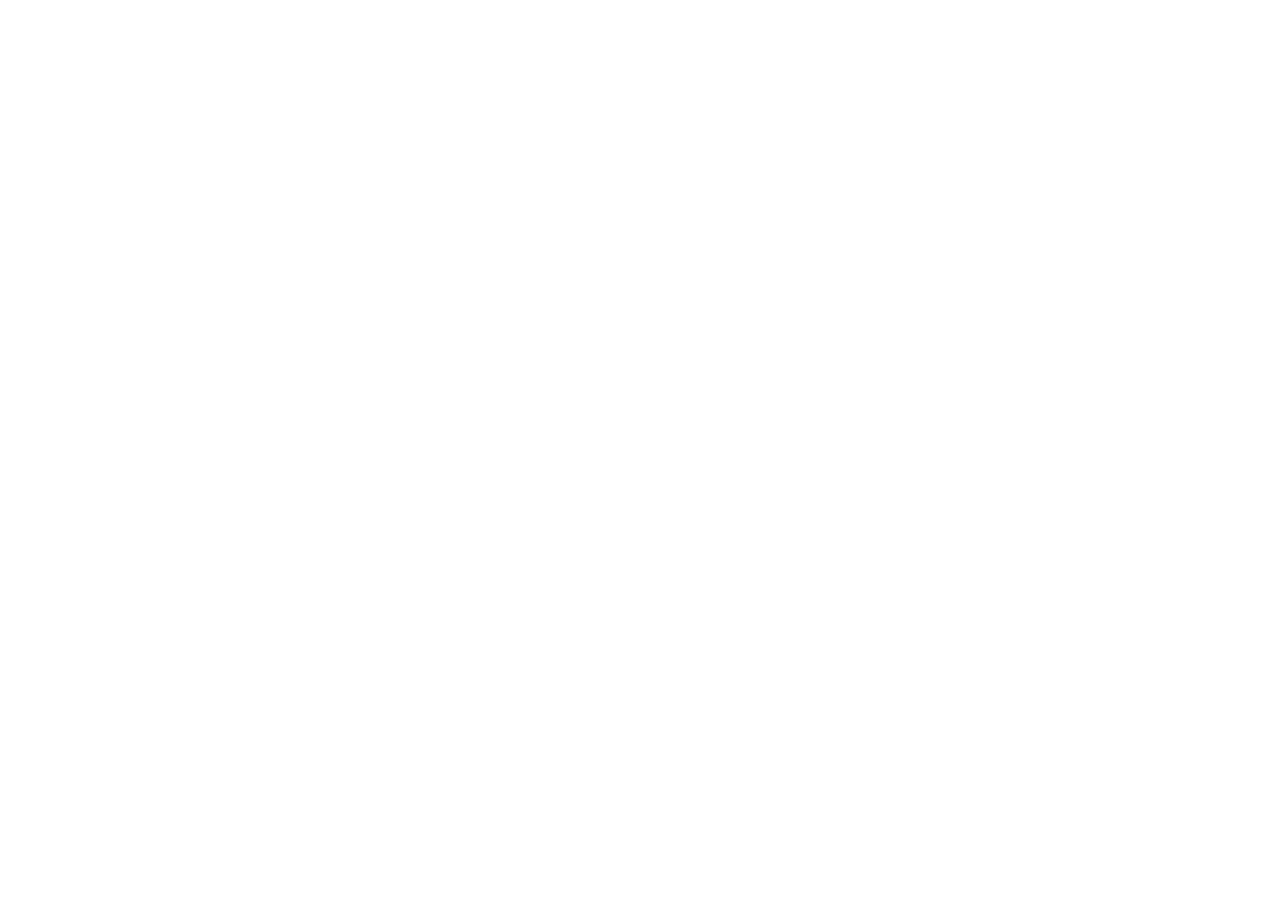
==== test/index.html @ c7d92f42 "Add files via upload" ====
<!DOCTYPE html>
<html lang="en">
  <head>
    <meta charset="utf-8" />
    <link rel="icon" href="/favicon.ico" />
    <meta name="viewport" content="width=device-width,initial-scale=1" />
    <meta name="theme-color" content="#57ac57" />
    <meta
      name="description"
      content="Guess the hidden past or present footballer in 6 tries in this football wordle game. A new player is available each day."
    />
    <link rel="apple-touch-icon" href="/icon.png" />
    <meta property="og:url" content="https://www.footbl6.com" />
    <meta property="og:type" content="website" />
    <meta property="og:title" content="Footbl 6 - Daily football wordle game" />
    <meta
      property="og:image"
      content="https://www.footbl6.com/social-icon.png?v=1"
    />
    <meta
      property="og:description"
      content="Guess the hidden past or present footballer in 6 tries in this football wordle game. A new player is available each day."
    />
    <link rel="manifest" href="/manifest.json" />
    <title>Footbl 6 - Daily football wordle game</title>
    <script>
      !(function (e, t, a, n, g) {
        ;(e[n] = e[n] || []),
          e[n].push({ 'gtm.start': new Date().getTime(), event: 'gtm.js' })
        var m = t.getElementsByTagName(a)[0],
          r = t.createElement(a)
        ;(r.async = !0),
          (r.src = 'https://www.googletagmanager.com/gtm.js?id=GTM-TXVWQH2'),
          m.parentNode.insertBefore(r, m)
      })(window, document, 'script', 'dataLayer')
    </script>
    <script
      async
      src="https://www.googletagmanager.com/gtag/js?id=G-PE86JV92P3"
    ></script>
    <script>
      function gtag() {
        dataLayer.push(arguments)
      }
      ;(window.dataLayer = window.dataLayer || []),
        gtag('js', new Date()),
        gtag('config', 'G-PE86JV92P3')
    </script>
    <script defer="defer" src="/test/static/js/main.e14d6ae2.js"></script>
    <link href="/test/static/css/main.d137b1be.css" rel="stylesheet" />
  </head>
  <body>
    <noscript
      >%REACT_APP_TITLE% is a football wordle style guessing game. Please enable
      javascript to play.</noscript
    >
    <div id="root"></div>
  </body>
</html>
---- test/static/css/main.d137b1be.css ----
/*
! tailwindcss v3.0.12 | MIT License | https://tailwindcss.com
*/*,:after,:before{border:0 solid #e5e7eb;box-sizing:border-box}:after,:before{--tw-content:""}html{-webkit-text-size-adjust:100%;font-family:ui-sans-serif,system-ui,-apple-system,BlinkMacSystemFont,Segoe UI,Roboto,Helvetica Neue,Arial,Noto Sans,sans-serif,Apple Color Emoji,Segoe UI Emoji,Segoe UI Symbol,Noto Color Emoji;line-height:1.5;tab-size:4}body{line-height:inherit;margin:0}hr{border-top-width:1px;color:inherit;height:0}abbr:where([title]){-webkit-text-decoration:underline dotted;text-decoration:underline dotted}h1,h2,h3,h4,h5,h6{font-size:inherit;font-weight:inherit}a{color:inherit;text-decoration:inherit}b,strong{font-weight:bolder}code,kbd,pre,samp{font-family:ui-monospace,SFMono-Regular,Menlo,Monaco,Consolas,Liberation Mono,Courier New,monospace;font-size:1em}small{font-size:80%}sub,sup{font-size:75%;line-height:0;position:relative;vertical-align:baseline}sub{bottom:-.25em}sup{top:-.5em}table{border-collapse:collapse;border-color:inherit;text-indent:0}button,input,optgroup,select,textarea{color:inherit;font-family:inherit;font-size:100%;line-height:inherit;margin:0;padding:0}button,select{text-transform:none}[type=button],[type=reset],[type=submit],button{-webkit-appearance:button;background-color:transparent;background-image:none}:-moz-focusring{outline:auto}:-moz-ui-invalid{box-shadow:none}progress{vertical-align:baseline}::-webkit-inner-spin-button,::-webkit-outer-spin-button{height:auto}[type=search]{-webkit-appearance:textfield;outline-offset:-2px}::-webkit-search-decoration{-webkit-appearance:none}::-webkit-file-upload-button{-webkit-appearance:button;font:inherit}summary{display:list-item}blockquote,dd,dl,figure,h1,h2,h3,h4,h5,h6,hr,p,pre{margin:0}fieldset{margin:0}fieldset,legend{padding:0}menu,ol,ul{list-style:none;margin:0;padding:0}textarea{resize:vertical}input::-webkit-input-placeholder,textarea::-webkit-input-placeholder{color:#9ca3af;opacity:1}input:-ms-input-placeholder,textarea:-ms-input-placeholder{color:#9ca3af;opacity:1}input::placeholder,textarea::placeholder{color:#9ca3af;opacity:1}[role=button],button{cursor:pointer}:disabled{cursor:default}audio,canvas,embed,iframe,img,object,svg,video{display:block;vertical-align:middle}img,video{height:auto;max-width:100%}[hidden]{display:none}*,:after,:before{--tw-translate-x:0;--tw-translate-y:0;--tw-rotate:0;--tw-skew-x:0;--tw-skew-y:0;--tw-scale-x:1;--tw-scale-y:1;--tw-pan-x: ;--tw-pan-y: ;--tw-pinch-zoom: ;--tw-scroll-snap-strictness:proximity;--tw-ordinal: ;--tw-slashed-zero: ;--tw-numeric-figure: ;--tw-numeric-spacing: ;--tw-numeric-fraction: ;--tw-ring-inset: ;--tw-ring-offset-width:0px;--tw-ring-offset-color:#fff;--tw-ring-color:rgba(59,130,246,.5);--tw-ring-offset-shadow:0 0 #0000;--tw-ring-shadow:0 0 #0000;--tw-shadow:0 0 #0000;--tw-shadow-colored:0 0 #0000;--tw-blur: ;--tw-brightness: ;--tw-contrast: ;--tw-grayscale: ;--tw-hue-rotate: ;--tw-invert: ;--tw-saturate: ;--tw-sepia: ;--tw-drop-shadow: ;--tw-backdrop-blur: ;--tw-backdrop-brightness: ;--tw-backdrop-contrast: ;--tw-backdrop-grayscale: ;--tw-backdrop-hue-rotate: ;--tw-backdrop-invert: ;--tw-backdrop-opacity: ;--tw-backdrop-saturate: ;--tw-backdrop-sepia: }.pointer-events-auto{pointer-events:auto}.fixed{position:fixed}.absolute{position:absolute}.relative{position:relative}.inset-0{bottom:0;left:0;right:0;top:0}.top-0{top:0}.left-0{left:0}.top-2{top:.5rem}.left-1\/2{left:50%}.right-4{right:1rem}.top-4{top:1rem}.z-20{z-index:20}.z-10{z-index:10}.m-2{margin:.5rem}.m-1{margin:.25rem}.mx-auto{margin-left:auto;margin-right:auto}.my-4{margin-bottom:1rem;margin-top:1rem}.mx-0\.5{margin-left:.125rem;margin-right:.125rem}.mx-0{margin-left:0;margin-right:0}.my-2{margin-bottom:.5rem;margin-top:.5rem}.mr-2{margin-right:.5rem}.ml-2{margin-left:.5rem}.mb-3{margin-bottom:.75rem}.mt-9{margin-top:2.25rem}.mb-1{margin-bottom:.25rem}.ml-2\.5{margin-left:.625rem}.mr-3{margin-right:.75rem}.mb-4{margin-bottom:1rem}.mt-4{margin-top:1rem}.mt-5{margin-top:1.25rem}.mt-2{margin-top:.5rem}.mt-6{margin-top:1.5rem}.block{display:block}.inline-block{display:inline-block}.flex{display:flex}.table{display:table}.contents{display:contents}.hidden{display:none}.h-screen{height:100vh}.h-6{height:1.5rem}.h-12{height:3rem}.h-8{height:2rem}.min-h-screen{min-height:100vh}.w-full{width:100%}.w-80{width:20rem}.w-6{width:1.5rem}.w-12{width:3rem}.w-14{width:3.5rem}.w-2{width:.5rem}.w-1\/4{width:25%}.max-w-7xl{max-width:80rem}.max-w-sm{max-width:24rem}.grow{flex-grow:1}.-translate-x-1\/2{--tw-translate-x:-50%}.-translate-x-1\/2,.translate-y-4{-webkit-transform:translate(var(--tw-translate-x),var(--tw-translate-y)) rotate(var(--tw-rotate)) skewX(var(--tw-skew-x)) skewY(var(--tw-skew-y)) scaleX(var(--tw-scale-x)) scaleY(var(--tw-scale-y));transform:translate(var(--tw-translate-x),var(--tw-translate-y)) rotate(var(--tw-rotate)) skewX(var(--tw-skew-x)) skewY(var(--tw-skew-y)) scaleX(var(--tw-scale-x)) scaleY(var(--tw-scale-y))}.translate-y-4{--tw-translate-y:1rem}.translate-y-0{--tw-translate-y:0px}.translate-x-6,.translate-y-0{-webkit-transform:translate(var(--tw-translate-x),var(--tw-translate-y)) rotate(var(--tw-rotate)) skewX(var(--tw-skew-x)) skewY(var(--tw-skew-y)) scaleX(var(--tw-scale-x)) scaleY(var(--tw-scale-y));transform:translate(var(--tw-translate-x),var(--tw-translate-y)) rotate(var(--tw-rotate)) skewX(var(--tw-skew-x)) skewY(var(--tw-skew-y)) scaleX(var(--tw-scale-x)) scaleY(var(--tw-scale-y))}.translate-x-6{--tw-translate-x:1.5rem}.transform{-webkit-transform:translate(var(--tw-translate-x),var(--tw-translate-y)) rotate(var(--tw-rotate)) skewX(var(--tw-skew-x)) skewY(var(--tw-skew-y)) scaleX(var(--tw-scale-x)) scaleY(var(--tw-scale-y));transform:translate(var(--tw-translate-x),var(--tw-translate-y)) rotate(var(--tw-rotate)) skewX(var(--tw-skew-x)) skewY(var(--tw-skew-y)) scaleX(var(--tw-scale-x)) scaleY(var(--tw-scale-y))}@-webkit-keyframes pulse{50%{opacity:.5}}@keyframes pulse{50%{opacity:.5}}.animate-pulse{-webkit-animation:pulse 2s cubic-bezier(.4,0,.6,1) infinite;animation:pulse 2s cubic-bezier(.4,0,.6,1) infinite}.cursor-pointer{cursor:pointer}.select-none{-webkit-user-select:none;-ms-user-select:none;user-select:none}.columns-2{-webkit-columns:2;column-count:2}.columns-1{-webkit-columns:1;column-count:1}.grid-cols-2{grid-template-columns:repeat(2,minmax(0,1fr))}.items-center{align-items:center}.justify-center{justify-content:center}.justify-between{justify-content:space-between}.gap-4{gap:1rem}.gap-8{gap:2rem}.overflow-hidden{overflow:hidden}.overflow-y-auto{overflow-y:auto}.rounded-md{border-radius:.375rem}.rounded-lg{border-radius:.5rem}.rounded-full{border-radius:9999px}.rounded{border-radius:.25rem}.rounded-l-full{border-bottom-left-radius:9999px;border-top-left-radius:9999px}.border{border-width:1px}.border-2{border-width:2px}.border-solid{border-style:solid}.border-white{--tw-border-opacity:1;border-color:rgb(255 255 255/var(--tw-border-opacity))}.border-transparent{border-color:transparent}.border-slate-200{--tw-border-opacity:1;border-color:rgb(226 232 240/var(--tw-border-opacity))}.border-black{--tw-border-opacity:1;border-color:rgb(0 0 0/var(--tw-border-opacity))}.border-slate-400{--tw-border-opacity:1;border-color:rgb(148 163 184/var(--tw-border-opacity))}.border-orange-500{--tw-border-opacity:1;border-color:rgb(249 115 22/var(--tw-border-opacity))}.border-cyan-500{--tw-border-opacity:1;border-color:rgb(6 182 212/var(--tw-border-opacity))}.border-green-500{--tw-border-opacity:1;border-color:rgb(34 197 94/var(--tw-border-opacity))}.border-yellow-500{--tw-border-opacity:1;border-color:rgb(234 179 8/var(--tw-border-opacity))}.bg-\[\#ceff27\]{--tw-bg-opacity:1;background-color:rgb(206 255 39/var(--tw-bg-opacity))}.bg-rose-500{--tw-bg-opacity:1;background-color:rgb(244 63 94/var(--tw-bg-opacity))}.bg-blue-500{--tw-bg-opacity:1;background-color:rgb(59 130 246/var(--tw-bg-opacity))}.bg-white{--tw-bg-opacity:1;background-color:rgb(255 255 255/var(--tw-bg-opacity))}.bg-slate-400{--tw-bg-opacity:1;background-color:rgb(148 163 184/var(--tw-bg-opacity))}.bg-orange-500{--tw-bg-opacity:1;background-color:rgb(249 115 22/var(--tw-bg-opacity))}.bg-cyan-500{--tw-bg-opacity:1;background-color:rgb(6 182 212/var(--tw-bg-opacity))}.bg-green-500{--tw-bg-opacity:1;background-color:rgb(34 197 94/var(--tw-bg-opacity))}.bg-yellow-500{--tw-bg-opacity:1;background-color:rgb(234 179 8/var(--tw-bg-opacity))}.bg-slate-200{--tw-bg-opacity:1;background-color:rgb(226 232 240/var(--tw-bg-opacity))}.bg-gray-500{--tw-bg-opacity:1;background-color:rgb(107 114 128/var(--tw-bg-opacity))}.bg-gray-300{--tw-bg-opacity:1;background-color:rgb(209 213 219/var(--tw-bg-opacity))}.bg-green-400{--tw-bg-opacity:1;background-color:rgb(74 222 128/var(--tw-bg-opacity))}.bg-indigo-600{--tw-bg-opacity:1;background-color:rgb(79 70 229/var(--tw-bg-opacity))}.bg-blue-600{--tw-bg-opacity:1;background-color:rgb(37 99 235/var(--tw-bg-opacity))}.bg-opacity-75{--tw-bg-opacity:0.75}.p-4{padding:1rem}.p-1{padding:.25rem}.p-0\.5{padding:.125rem}.p-0{padding:0}.py-6{padding-bottom:1.5rem;padding-top:1.5rem}.px-4{padding-left:1rem;padding-right:1rem}.py-2{padding-bottom:.5rem;padding-top:.5rem}.px-5{padding-left:1.25rem;padding-right:1.25rem}.py-3{padding-bottom:.75rem;padding-top:.75rem}.py-10{padding-bottom:2.5rem;padding-top:2.5rem}.pt-4{padding-top:1rem}.pt-2{padding-top:.5rem}.pb-8{padding-bottom:2rem}.pb-6{padding-bottom:1.5rem}.pt-5{padding-top:1.25rem}.pb-4{padding-bottom:1rem}.text-left{text-align:left}.text-center{text-align:center}.align-bottom{vertical-align:bottom}.text-lg{font-size:1.125rem;line-height:1.75rem}.text-2xl{font-size:1.5rem;line-height:2rem}.text-xl{font-size:1.25rem;line-height:1.75rem}.text-sm{font-size:.875rem;line-height:1.25rem}.text-4xl{font-size:2.25rem;line-height:2.5rem}.text-xs{font-size:.75rem;line-height:1rem}.text-base{font-size:1rem;line-height:1.5rem}.text-3xl{font-size:1.875rem;line-height:2.25rem}.font-extrabold{font-weight:800}.font-bold{font-weight:700}.font-light{font-weight:300}.font-medium{font-weight:500}.uppercase{text-transform:uppercase}.italic{font-style:italic}.leading-6{line-height:1.5rem}.text-white{--tw-text-opacity:1;color:rgb(255 255 255/var(--tw-text-opacity))}.text-\[\#1e0d30\]{--tw-text-opacity:1;color:rgb(30 13 48/var(--tw-text-opacity))}.text-gray-500{--tw-text-opacity:1;color:rgb(107 114 128/var(--tw-text-opacity))}.text-gray-900{--tw-text-opacity:1;color:rgb(17 24 39/var(--tw-text-opacity))}.text-blue-100{--tw-text-opacity:1;color:rgb(219 234 254/var(--tw-text-opacity))}.underline{-webkit-text-decoration-line:underline;text-decoration-line:underline}.opacity-0{opacity:0}.opacity-100{opacity:1}.shadow-sm{--tw-shadow:0 1px 2px 0 rgba(0,0,0,.05);--tw-shadow-colored:0 1px 2px 0 var(--tw-shadow-color)}.shadow-lg,.shadow-sm{box-shadow:0 0 #0000,0 0 #0000,var(--tw-shadow);box-shadow:var(--tw-ring-offset-shadow,0 0 #0000),var(--tw-ring-shadow,0 0 #0000),var(--tw-shadow)}.shadow-lg{--tw-shadow:0 10px 15px -3px rgba(0,0,0,.1),0 4px 6px -4px rgba(0,0,0,.1);--tw-shadow-colored:0 10px 15px -3px var(--tw-shadow-color),0 4px 6px -4px var(--tw-shadow-color)}.shadow-xl{--tw-shadow:0 20px 25px -5px rgba(0,0,0,.1),0 8px 10px -6px rgba(0,0,0,.1);--tw-shadow-colored:0 20px 25px -5px var(--tw-shadow-color),0 8px 10px -6px var(--tw-shadow-color)}.shadow-md,.shadow-xl{box-shadow:0 0 #0000,0 0 #0000,var(--tw-shadow);box-shadow:var(--tw-ring-offset-shadow,0 0 #0000),var(--tw-ring-shadow,0 0 #0000),var(--tw-shadow)}.shadow-md{--tw-shadow:0 4px 6px -1px rgba(0,0,0,.1),0 2px 4px -2px rgba(0,0,0,.1);--tw-shadow-colored:0 4px 6px -1px var(--tw-shadow-color),0 2px 4px -2px var(--tw-shadow-color)}.ring-1{--tw-ring-offset-shadow:var(--tw-ring-inset) 0 0 0 var(--tw-ring-offset-width) var(--tw-ring-offset-color);--tw-ring-shadow:var(--tw-ring-inset) 0 0 0 calc(1px + var(--tw-ring-offset-width)) var(--tw-ring-color);box-shadow:var(--tw-ring-offset-shadow),var(--tw-ring-shadow),0 0 #0000;box-shadow:var(--tw-ring-offset-shadow),var(--tw-ring-shadow),var(--tw-shadow,0 0 #0000)}.ring-black{--tw-ring-opacity:1;--tw-ring-color:rgb(0 0 0/var(--tw-ring-opacity))}.ring-opacity-5{--tw-ring-opacity:0.05}.blur{--tw-blur:blur(8px)}.blur,.sepia{-webkit-filter:var(--tw-blur) var(--tw-brightness) var(--tw-contrast) var(--tw-grayscale) var(--tw-hue-rotate) var(--tw-invert) var(--tw-saturate) var(--tw-sepia) var(--tw-drop-shadow);filter:var(--tw-blur) var(--tw-brightness) var(--tw-contrast) var(--tw-grayscale) var(--tw-hue-rotate) var(--tw-invert) var(--tw-saturate) var(--tw-sepia) var(--tw-drop-shadow)}.sepia{--tw-sepia:sepia(100%)}.transition{transition-duration:.15s;transition-property:color,background-color,border-color,fill,stroke,opacity,box-shadow,-webkit-text-decoration-color,-webkit-transform,-webkit-filter,-webkit-backdrop-filter;transition-property:color,background-color,border-color,text-decoration-color,fill,stroke,opacity,box-shadow,transform,filter,backdrop-filter;transition-property:color,background-color,border-color,text-decoration-color,fill,stroke,opacity,box-shadow,transform,filter,backdrop-filter,-webkit-text-decoration-color,-webkit-transform,-webkit-filter,-webkit-backdrop-filter;transition-timing-function:cubic-bezier(.4,0,.2,1)}.transition-opacity{transition-duration:.15s;transition-property:opacity;transition-timing-function:cubic-bezier(.4,0,.2,1)}.transition-all{transition-duration:.15s;transition-property:all;transition-timing-function:cubic-bezier(.4,0,.2,1)}.duration-300{transition-duration:.3s}.duration-100{transition-duration:.1s}.duration-200{transition-duration:.2s}.ease-out{transition-timing-function:cubic-bezier(0,0,.2,1)}.ease-in{transition-timing-function:cubic-bezier(.4,0,1,1)}.ease-in-out{transition-timing-function:cubic-bezier(.4,0,.2,1)}:root{--animation-speed:1000ms;--animation-speed-fast:250ms;--default-cell-bg-color:#fff;--default-cell-border-color:#000;--default-cell-text-color:#000;--absent-cell-bg-color:#94a3b8;--correct-cell-bg-color:#4ade80;--present-cell-bg-color:#facc15}.dark{--default-cell-bg-color:#0f172a;--default-cell-border-color:#fff;--default-cell-text-color:#fff;--absent-cell-bg-color:#334155}.high-contrast{--correct-cell-bg-color:#fb923c;--present-cell-bg-color:#22d3ee}.cell-fill-animation{-webkit-animation:onTypeCell linear;animation:onTypeCell linear}.cell-fill-animation,.cell-reveal{-webkit-animation-duration:.35s;animation-duration:.35s}.cell-reveal{-webkit-animation-fill-mode:backwards;animation-fill-mode:backwards;-webkit-animation-timing-function:linear;animation-timing-function:linear}.cell-reveal.absent{-webkit-animation-name:revealAbsentCharCell;animation-name:revealAbsentCharCell}.cell-reveal.correct{-webkit-animation-name:revealCorrectCharCell;animation-name:revealCorrectCharCell}.cell-reveal.present{-webkit-animation-name:revealPresentCharCell;animation-name:revealPresentCharCell}.cell-reveal>.letter-container{-webkit-animation:offsetLetterFlip .35s linear;animation:offsetLetterFlip .35s linear;-webkit-animation-fill-mode:backwards;animation-fill-mode:backwards}svg:hover{-webkit-transform:scale(1.2);transform:scale(1.2);transition-duration:.25s;transition-duration:var(--animation-speed-fast)}.jiggle{-webkit-animation:jiggle linear;animation:jiggle linear;-webkit-animation-duration:.25s;animation-duration:.25s;-webkit-animation-duration:var(--animation-speed-fast);animation-duration:var(--animation-speed-fast)}@-webkit-keyframes revealAbsentCharCell{0%{background-color:#fff;background-color:var(--default-cell-bg-color);border-color:#000;border-color:var(--default-cell-border-color);color:#000;color:var(--default-cell-text-color);-webkit-transform:rotateX(0deg);transform:rotateX(0deg)}to{background-color:#94a3b8;background-color:var(--absent-cell-bg-color);border-color:#94a3b8;border-color:var(--absent-cell-bg-color);-webkit-transform:rotateX(180deg);transform:rotateX(180deg)}}@keyframes revealAbsentCharCell{0%{background-color:#fff;background-color:var(--default-cell-bg-color);border-color:#000;border-color:var(--default-cell-border-color);color:#000;color:var(--default-cell-text-color);-webkit-transform:rotateX(0deg);transform:rotateX(0deg)}to{background-color:#94a3b8;background-color:var(--absent-cell-bg-color);border-color:#94a3b8;border-color:var(--absent-cell-bg-color);-webkit-transform:rotateX(180deg);transform:rotateX(180deg)}}@-webkit-keyframes revealCorrectCharCell{0%{background-color:#fff;background-color:var(--default-cell-bg-color);border-color:#000;border-color:var(--default-cell-border-color);color:#000;color:var(--default-cell-text-color);-webkit-transform:rotateX(0deg);transform:rotateX(0deg)}to{background-color:#4ade80;background-color:var(--correct-cell-bg-color);border-color:#4ade80;border-color:var(--correct-cell-bg-color);-webkit-transform:rotateX(180deg);transform:rotateX(180deg)}}@keyframes revealCorrectCharCell{0%{background-color:#fff;background-color:var(--default-cell-bg-color);border-color:#000;border-color:var(--default-cell-border-color);color:#000;color:var(--default-cell-text-color);-webkit-transform:rotateX(0deg);transform:rotateX(0deg)}to{background-color:#4ade80;background-color:var(--correct-cell-bg-color);border-color:#4ade80;border-color:var(--correct-cell-bg-color);-webkit-transform:rotateX(180deg);transform:rotateX(180deg)}}@-webkit-keyframes revealPresentCharCell{0%{background-color:#fff;background-color:var(--default-cell-bg-color);border-color:#000;border-color:var(--default-cell-border-color);color:#000;color:var(--default-cell-text-color);-webkit-transform:rotateX(0deg);transform:rotateX(0deg)}to{background-color:#facc15;background-color:var(--present-cell-bg-color);border-color:#facc15;border-color:var(--present-cell-bg-color);-webkit-transform:rotateX(180deg);transform:rotateX(180deg)}}@keyframes revealPresentCharCell{0%{background-color:#fff;background-color:var(--default-cell-bg-color);border-color:#000;border-color:var(--default-cell-border-color);color:#000;color:var(--default-cell-text-color);-webkit-transform:rotateX(0deg);transform:rotateX(0deg)}to{background-color:#facc15;background-color:var(--present-cell-bg-color);border-color:#facc15;border-color:var(--present-cell-bg-color);-webkit-transform:rotateX(180deg);transform:rotateX(180deg)}}@-webkit-keyframes offsetLetterFlip{0%{-webkit-transform:rotateX(0deg);transform:rotateX(0deg)}to{-webkit-transform:rotateX(180deg);transform:rotateX(180deg)}}@keyframes offsetLetterFlip{0%{-webkit-transform:rotateX(0deg);transform:rotateX(0deg)}to{-webkit-transform:rotateX(180deg);transform:rotateX(180deg)}}@-webkit-keyframes onTypeCell{0%{-webkit-transform:scale(1);transform:scale(1)}50%{-webkit-transform:scale(1.1);transform:scale(1.1)}to{-webkit-transform:scale(1);transform:scale(1)}}@keyframes onTypeCell{0%{-webkit-transform:scale(1);transform:scale(1)}50%{-webkit-transform:scale(1.1);transform:scale(1.1)}to{-webkit-transform:scale(1);transform:scale(1)}}.shadowed{text-shadow:1px 1px 1px #000}@-webkit-keyframes scale{0%{-webkit-transform:scale(1);transform:scale(1)}to{-webkit-transform:scale(1.1);transform:scale(1.1)}}@keyframes scale{0%{-webkit-transform:scale(1);transform:scale(1)}to{-webkit-transform:scale(1.1);transform:scale(1.1)}}@-webkit-keyframes float{0%{-webkit-transform:translate(0);transform:translate(0)}50%{-webkit-transform:translateY(-.5rem);transform:translateY(-.5rem)}to{-webkit-transform:translate(0);transform:translate(0)}}@keyframes float{0%{-webkit-transform:translate(0);transform:translate(0)}50%{-webkit-transform:translateY(-.5rem);transform:translateY(-.5rem)}to{-webkit-transform:translate(0);transform:translate(0)}}@-webkit-keyframes jiggle{0%{-webkit-transform:translate(0);transform:translate(0)}25%{-webkit-transform:translate(-.5rem);transform:translate(-.5rem)}50%{-webkit-transform:translate(.5rem);transform:translate(.5rem)}75%{-webkit-transform:translate(-.5rem);transform:translate(-.5rem)}to{-webkit-transform:translate(0);transform:translate(0)}}@keyframes jiggle{0%{-webkit-transform:translate(0);transform:translate(0)}25%{-webkit-transform:translate(-.5rem);transform:translate(-.5rem)}50%{-webkit-transform:translate(.5rem);transform:translate(.5rem)}75%{-webkit-transform:translate(-.5rem);transform:translate(-.5rem)}to{-webkit-transform:translate(0);transform:translate(0)}}.hover\:bg-slate-300:hover{--tw-bg-opacity:1;background-color:rgb(203 213 225/var(--tw-bg-opacity))}.hover\:bg-orange-600:hover{--tw-bg-opacity:1;background-color:rgb(234 88 12/var(--tw-bg-opacity))}.hover\:bg-cyan-600:hover{--tw-bg-opacity:1;background-color:rgb(8 145 178/var(--tw-bg-opacity))}.hover\:bg-green-600:hover{--tw-bg-opacity:1;background-color:rgb(22 163 74/var(--tw-bg-opacity))}.hover\:bg-yellow-600:hover{--tw-bg-opacity:1;background-color:rgb(202 138 4/var(--tw-bg-opacity))}.hover\:bg-indigo-700:hover{--tw-bg-opacity:1;background-color:rgb(67 56 202/var(--tw-bg-opacity))}.focus\:outline-none:focus{outline:2px solid transparent;outline-offset:2px}.focus\:ring-2:focus{--tw-ring-offset-shadow:var(--tw-ring-inset) 0 0 0 var(--tw-ring-offset-width) var(--tw-ring-offset-color);--tw-ring-shadow:var(--tw-ring-inset) 0 0 0 calc(2px + var(--tw-ring-offset-width)) var(--tw-ring-color);box-shadow:var(--tw-ring-offset-shadow),var(--tw-ring-shadow),0 0 #0000;box-shadow:var(--tw-ring-offset-shadow),var(--tw-ring-shadow),var(--tw-shadow,0 0 #0000)}.focus\:ring-indigo-500:focus{--tw-ring-opacity:1;--tw-ring-color:rgb(99 102 241/var(--tw-ring-opacity))}.focus\:ring-lime-500:focus{--tw-ring-opacity:1;--tw-ring-color:rgb(132 204 22/var(--tw-ring-opacity))}.focus\:ring-offset-2:focus{--tw-ring-offset-width:2px}.active\:bg-slate-400:active{--tw-bg-opacity:1;background-color:rgb(148 163 184/var(--tw-bg-opacity))}.active\:bg-orange-700:active{--tw-bg-opacity:1;background-color:rgb(194 65 12/var(--tw-bg-opacity))}.active\:bg-cyan-700:active{--tw-bg-opacity:1;background-color:rgb(14 116 144/var(--tw-bg-opacity))}.active\:bg-green-700:active{--tw-bg-opacity:1;background-color:rgb(21 128 61/var(--tw-bg-opacity))}.active\:bg-yellow-700:active{--tw-bg-opacity:1;background-color:rgb(161 98 7/var(--tw-bg-opacity))}.dark .dark\:border-slate-600{--tw-border-opacity:1;border-color:rgb(71 85 105/var(--tw-border-opacity))}.dark .dark\:border-slate-100{--tw-border-opacity:1;border-color:rgb(241 245 249/var(--tw-border-opacity))}.dark .dark\:border-slate-700{--tw-border-opacity:1;border-color:rgb(51 65 85/var(--tw-border-opacity))}.dark .dark\:bg-slate-900{--tw-bg-opacity:1;background-color:rgb(15 23 42/var(--tw-bg-opacity))}.dark .dark\:bg-slate-700{--tw-bg-opacity:1;background-color:rgb(51 65 85/var(--tw-bg-opacity))}.dark .dark\:bg-slate-600{--tw-bg-opacity:1;background-color:rgb(71 85 105/var(--tw-bg-opacity))}.dark .dark\:bg-slate-800{--tw-bg-opacity:1;background-color:rgb(30 41 59/var(--tw-bg-opacity))}.dark .dark\:bg-gray-800{--tw-bg-opacity:1;background-color:rgb(31 41 55/var(--tw-bg-opacity))}.dark .dark\:stroke-white{stroke:#fff}.dark .dark\:text-white{--tw-text-opacity:1;color:rgb(255 255 255/var(--tw-text-opacity))}.dark .dark\:text-gray-300{--tw-text-opacity:1;color:rgb(209 213 219/var(--tw-text-opacity))}.dark .dark\:text-gray-100{--tw-text-opacity:1;color:rgb(243 244 246/var(--tw-text-opacity))}@media (min-width:640px){.sm\:z-\[1001\]{z-index:1001}.sm\:my-8{margin-bottom:2rem;margin-top:2rem}.sm\:mt-14{margin-top:3.5rem}.sm\:mt-8{margin-top:2rem}.sm\:mt-6{margin-top:1.5rem}.sm\:block{display:block}.sm\:inline-block{display:inline-block}.sm\:h-14{height:3.5rem}.sm\:h-screen{height:100vh}.sm\:w-14{width:3.5rem}.sm\:w-full{width:100%}.sm\:max-w-sm{max-width:24rem}.sm\:translate-y-0{--tw-translate-y:0px}.sm\:scale-95,.sm\:translate-y-0{-webkit-transform:translate(var(--tw-translate-x),var(--tw-translate-y)) rotate(var(--tw-rotate)) skewX(var(--tw-skew-x)) skewY(var(--tw-skew-y)) scaleX(var(--tw-scale-x)) scaleY(var(--tw-scale-y));transform:translate(var(--tw-translate-x),var(--tw-translate-y)) rotate(var(--tw-rotate)) skewX(var(--tw-skew-x)) skewY(var(--tw-skew-y)) scaleX(var(--tw-scale-x)) scaleY(var(--tw-scale-y))}.sm\:scale-95{--tw-scale-x:.95;--tw-scale-y:.95}.sm\:scale-100{--tw-scale-x:1;--tw-scale-y:1;-webkit-transform:translate(var(--tw-translate-x),var(--tw-translate-y)) rotate(var(--tw-rotate)) skewX(var(--tw-skew-x)) skewY(var(--tw-skew-y)) scaleX(var(--tw-scale-x)) scaleY(var(--tw-scale-y));transform:translate(var(--tw-translate-x),var(--tw-translate-y)) rotate(var(--tw-rotate)) skewX(var(--tw-skew-x)) skewY(var(--tw-skew-y)) scaleX(var(--tw-scale-x)) scaleY(var(--tw-scale-y))}.sm\:rounded-lg{border-radius:.5rem}.sm\:border{border-width:1px}.sm\:border-white\/25{border-color:hsla(0,0%,100%,.25)}.sm\:bg-\[\#1e0d30\]{--tw-bg-opacity:1;background-color:rgb(30 13 48/var(--tw-bg-opacity))}.sm\:p-8{padding:2rem}.sm\:p-0{padding:0}.sm\:p-6{padding:1.5rem}.sm\:px-8{padding-left:2rem;padding-right:2rem}.sm\:px-6{padding-left:1.5rem;padding-right:1.5rem}.sm\:align-middle{vertical-align:middle}.sm\:text-xl{font-size:1.25rem;line-height:1.75rem}.sm\:text-3xl{font-size:1.875rem;line-height:2.25rem}.sm\:text-sm{font-size:.875rem;line-height:1.25rem}}@media (min-width:1024px){.lg\:px-8{padding-left:2rem;padding-right:2rem}}html:not(.dark){color:#1e0d30}html.dark{background-color:#1e0d30}
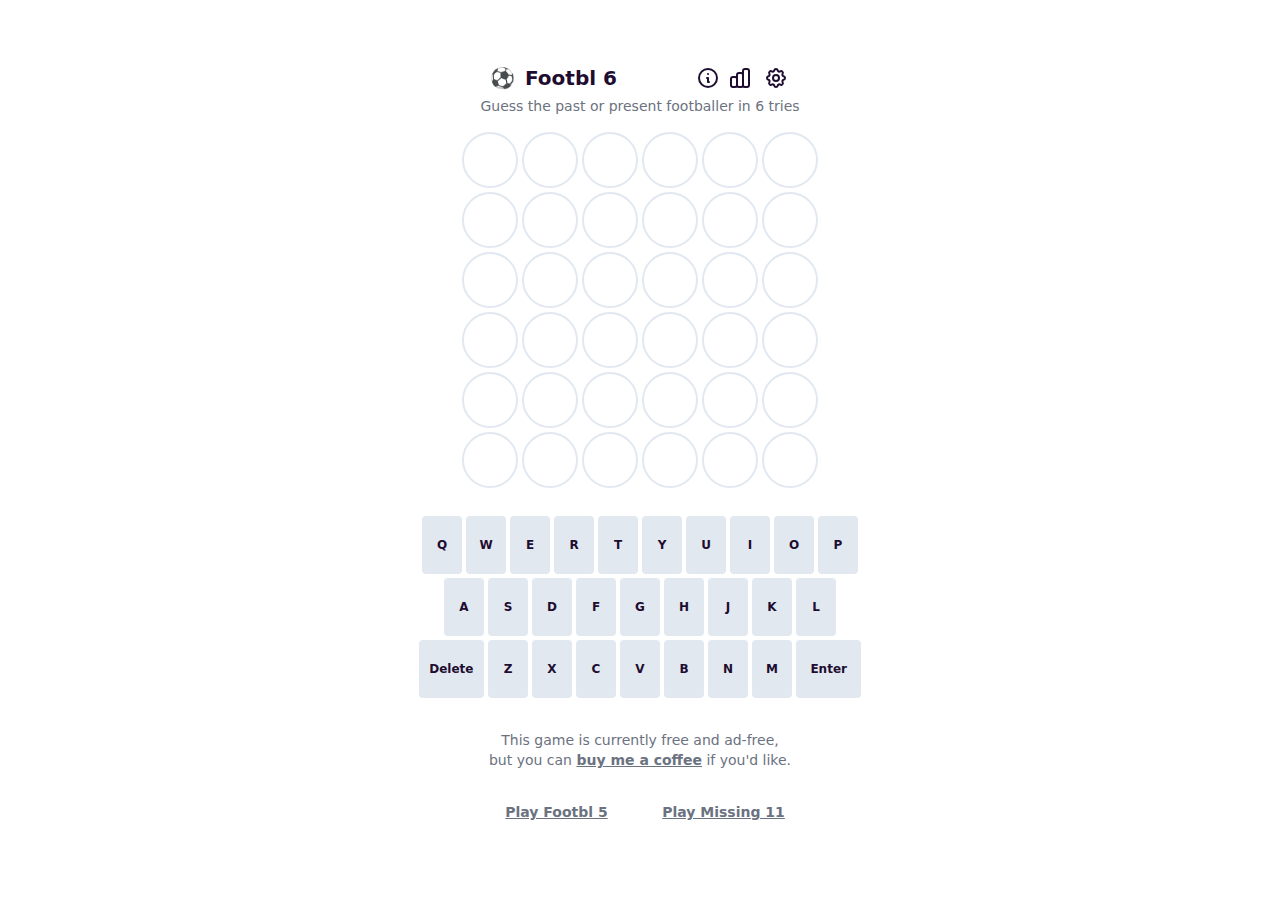
==== commit e8b42f23: "Add files via upload" ====
--- a/test/index.html
+++ b/test/index.html
@@ -46,7 +46,7 @@
         gtag('js', new Date()),
         gtag('config', 'G-PE86JV92P3')
     </script>
-    <script defer="defer" src="/test/static/js/main.e14d6ae2.js"></script>
+    <script defer="defer" src="/test/static/js/main.60583c9b.js"></script>
     <link href="/test/static/css/main.d137b1be.css" rel="stylesheet" />
   </head>
   <body>
